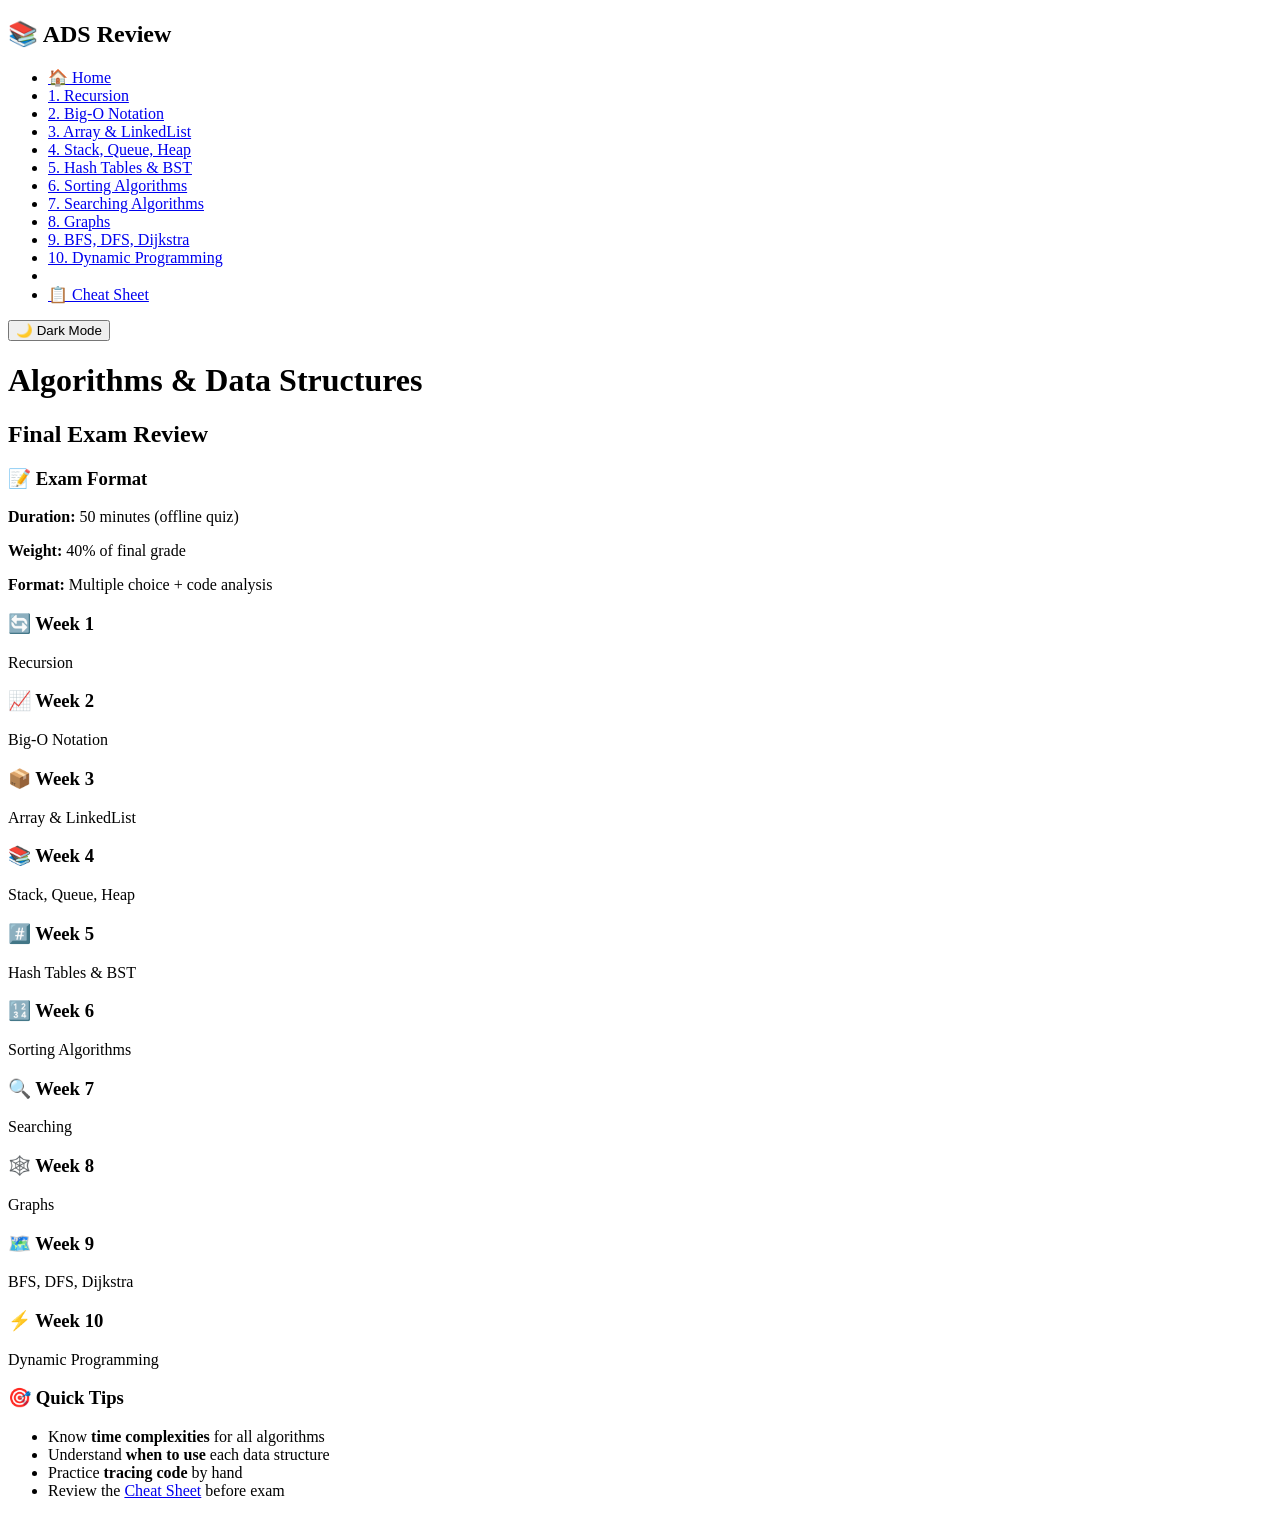
==== index.html @ d9295f40 "Rename index.html.txt to index.html" ====
<!DOCTYPE html>
<html lang="en">
<head>
    <meta charset="UTF-8">
    <meta name="viewport" content="width=device-width, initial-scale=1.0">
    <title>ADS Final Review</title>
    <link rel="stylesheet" href="styles.css">
</head>
<body>
    <nav class="sidebar">
        <div class="logo">
            <h2>📚 ADS Review</h2>
        </div>
        <ul class="nav-links">
            <li><a href="index.html" class="active">🏠 Home</a></li>
            <li><a href="pages/recursion.html">1. Recursion</a></li>
            <li><a href="pages/big-o.html">2. Big-O Notation</a></li>
            <li><a href="pages/data-structures.html">3. Array & LinkedList</a></li>
            <li><a href="pages/stack-queue-heap.html">4. Stack, Queue, Heap</a></li>
            <li><a href="pages/hash-bst.html">5. Hash Tables & BST</a></li>
            <li><a href="pages/sorting.html">6. Sorting Algorithms</a></li>
            <li><a href="pages/searching.html">7. Searching Algorithms</a></li>
            <li><a href="pages/graphs.html">8. Graphs</a></li>
            <li><a href="pages/bfs-dfs-dijkstra.html">9. BFS, DFS, Dijkstra</a></li>
            <li><a href="pages/dynamic-programming.html">10. Dynamic Programming</a></li>
            <li class="divider"></li>
            <li><a href="pages/cheatsheet.html">📋 Cheat Sheet</a></li>
        </ul>
        <button class="theme-toggle" onclick="toggleTheme()">🌙 Dark Mode</button>
    </nav>

    <main class="content">
        <h1>Algorithms & Data Structures</h1>
        <h2>Final Exam Review</h2>
        
        <div class="info-card">
            <h3>📝 Exam Format</h3>
            <p><strong>Duration:</strong> 50 minutes (offline quiz)</p>
            <p><strong>Weight:</strong> 40% of final grade</p>
            <p><strong>Format:</strong> Multiple choice + code analysis</p>
        </div>

        <div class="topics-grid">
            <div class="topic-card" onclick="location.href='pages/recursion.html'">
                <h3>🔄 Week 1</h3>
                <p>Recursion</p>
            </div>
            <div class="topic-card" onclick="location.href='pages/big-o.html'">
                <h3>📈 Week 2</h3>
                <p>Big-O Notation</p>
            </div>
            <div class="topic-card" onclick="location.href='pages/data-structures.html'">
                <h3>📦 Week 3</h3>
                <p>Array & LinkedList</p>
            </div>
            <div class="topic-card" onclick="location.href='pages/stack-queue-heap.html'">
                <h3>📚 Week 4</h3>
                <p>Stack, Queue, Heap</p>
            </div>
            <div class="topic-card" onclick="location.href='pages/hash-bst.html'">
                <h3>#️⃣ Week 5</h3>
                <p>Hash Tables & BST</p>
            </div>
            <div class="topic-card" onclick="location.href='pages/sorting.html'">
                <h3>🔢 Week 6</h3>
                <p>Sorting Algorithms</p>
            </div>
            <div class="topic-card" onclick="location.href='pages/searching.html'">
                <h3>🔍 Week 7</h3>
                <p>Searching</p>
            </div>
            <div class="topic-card" onclick="location.href='pages/graphs.html'">
                <h3>🕸️ Week 8</h3>
                <p>Graphs</p>
            </div>
            <div class="topic-card" onclick="location.href='pages/bfs-dfs-dijkstra.html'">
                <h3>🗺️ Week 9</h3>
                <p>BFS, DFS, Dijkstra</p>
            </div>
            <div class="topic-card" onclick="location.href='pages/dynamic-programming.html'">
                <h3>⚡ Week 10</h3>
                <p>Dynamic Programming</p>
            </div>
        </div>

        <div class="info-card highlight">
            <h3>🎯 Quick Tips</h3>
            <ul>
                <li>Know <strong>time complexities</strong> for all algorithms</li>
                <li>Understand <strong>when to use</strong> each data structure</li>
                <li>Practice <strong>tracing code</strong> by hand</li>
                <li>Review the <a href="pages/cheatsheet.html">Cheat Sheet</a> before exam</li>
            </ul>
        </div>
    </main>

    <script src="script.js"></script>
</body>
</html>
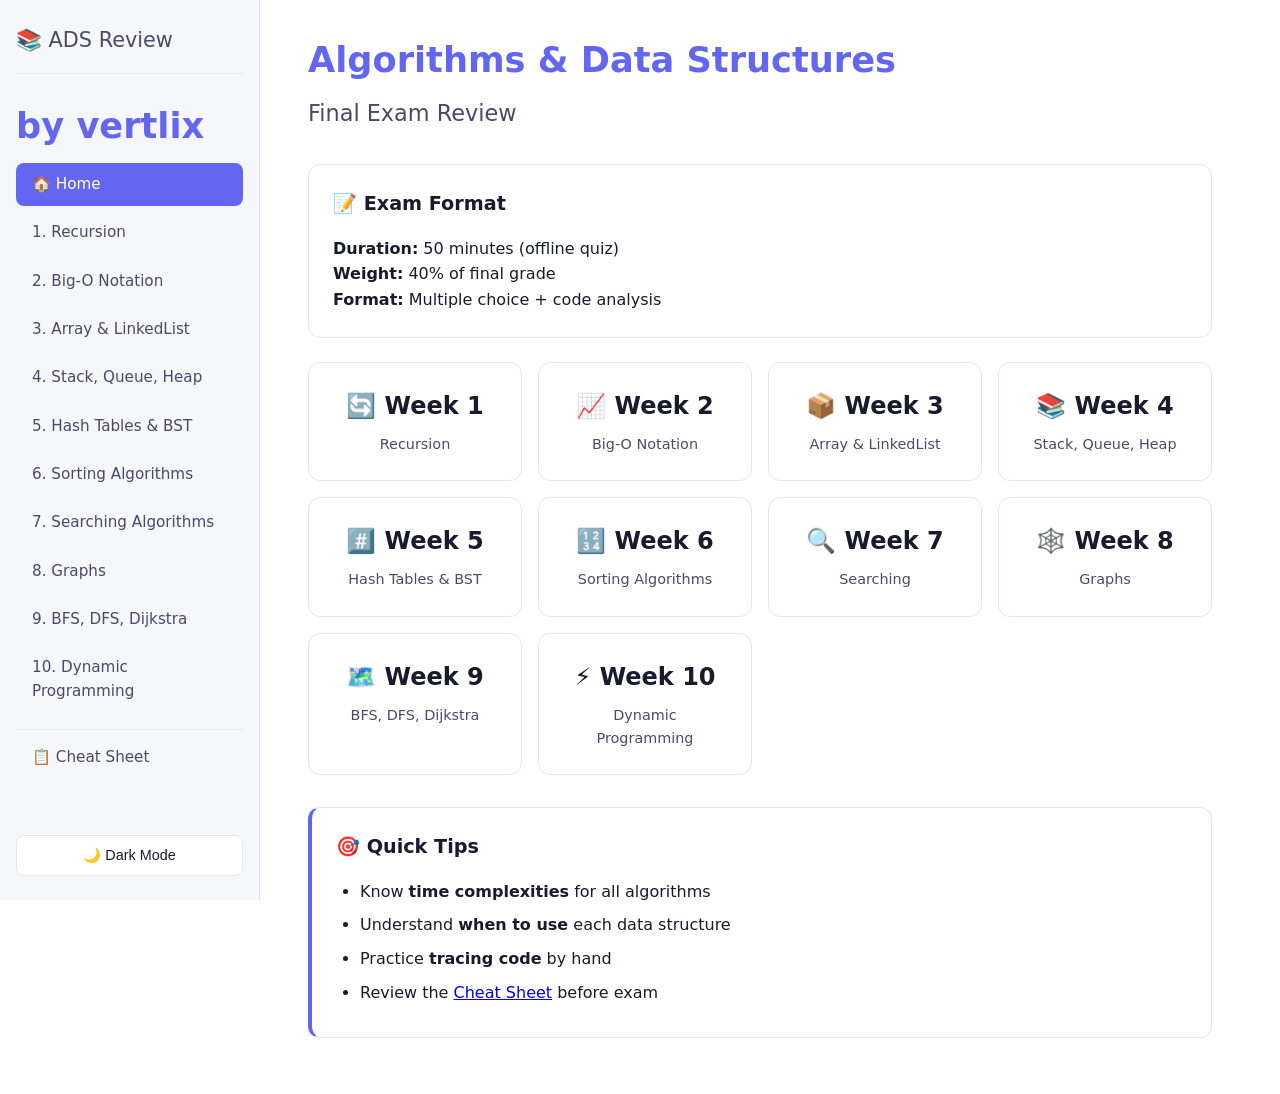
==== commit cd949d56: "Add title to the sidebar in index.html" ====
--- a/index.html
+++ b/index.html
@@ -10,6 +10,7 @@
     <nav class="sidebar">
         <div class="logo">
             <h2>📚 ADS Review</h2>
+            <h1>by vertlix</h1>
         </div>
         <ul class="nav-links">
             <li><a href="index.html" class="active">🏠 Home</a></li>
--- a/styles.css
+++ b/styles.css
@@ -0,0 +1,445 @@
+:root {
+    --bg-primary: #ffffff;
+    --bg-secondary: #f5f7fa;
+    --bg-card: #ffffff;
+    --text-primary: #1a1a2e;
+    --text-secondary: #4a4a6a;
+    --accent: #6366f1;
+    --accent-light: #818cf8;
+    --border: #e2e8f0;
+    --success: #10b981;
+    --error: #ef4444;
+    --warning: #f59e0b;
+    --code-bg: #1e1e2e;
+    --sidebar-width: 260px;
+}
+
+[data-theme="dark"] {
+    --bg-primary: #0f0f1a;
+    --bg-secondary: #1a1a2e;
+    --bg-card: #1e1e32;
+    --text-primary: #e2e8f0;
+    --text-secondary: #94a3b8;
+    --border: #2d2d44;
+    --code-bg: #0d0d14;
+}
+
+* {
+    margin: 0;
+    padding: 0;
+    box-sizing: border-box;
+}
+
+body {
+    font-family: 'Segoe UI', system-ui, -apple-system, sans-serif;
+    background: var(--bg-primary);
+    color: var(--text-primary);
+    line-height: 1.6;
+    display: flex;
+    min-height: 100vh;
+}
+
+/* Sidebar */
+.sidebar {
+    width: var(--sidebar-width);
+    background: var(--bg-secondary);
+    border-right: 1px solid var(--border);
+    padding: 1.5rem 1rem;
+    position: fixed;
+    height: 100vh;
+    overflow-y: auto;
+    display: flex;
+    flex-direction: column;
+}
+
+.logo h2 {
+    font-size: 1.3rem;
+    margin-bottom: 1.5rem;
+    padding-bottom: 1rem;
+    border-bottom: 1px solid var(--border);
+}
+
+.nav-links {
+    list-style: none;
+    flex: 1;
+}
+
+.nav-links li {
+    margin-bottom: 0.3rem;
+}
+
+.nav-links a {
+    display: block;
+    padding: 0.6rem 1rem;
+    color: var(--text-secondary);
+    text-decoration: none;
+    border-radius: 8px;
+    font-size: 0.95rem;
+    transition: all 0.2s;
+}
+
+.nav-links a:hover,
+.nav-links a.active {
+    background: var(--accent);
+    color: white;
+}
+
+.divider {
+    height: 1px;
+    background: var(--border);
+    margin: 1rem 0;
+}
+
+.theme-toggle {
+    background: var(--bg-card);
+    border: 1px solid var(--border);
+    padding: 0.7rem 1rem;
+    border-radius: 8px;
+    cursor: pointer;
+    color: var(--text-primary);
+    font-size: 0.9rem;
+    margin-top: auto;
+}
+
+.theme-toggle:hover {
+    background: var(--accent);
+    color: white;
+}
+
+/* Main Content */
+.content {
+    margin-left: var(--sidebar-width);
+    padding: 2rem 3rem;
+    flex: 1;
+    max-width: 1000px;
+}
+
+h1 {
+    font-size: 2.2rem;
+    margin-bottom: 0.5rem;
+    color: var(--accent);
+}
+
+h2 {
+    font-size: 1.4rem;
+    color: var(--text-secondary);
+    font-weight: 400;
+    margin-bottom: 2rem;
+}
+
+h3 {
+    font-size: 1.2rem;
+    margin-bottom: 1rem;
+    color: var(--text-primary);
+}
+
+/* Cards */
+.info-card {
+    background: var(--bg-card);
+    border: 1px solid var(--border);
+    border-radius: 12px;
+    padding: 1.5rem;
+    margin-bottom: 1.5rem;
+}
+
+.info-card.highlight {
+    border-left: 4px solid var(--accent);
+}
+
+.info-card ul {
+    margin-left: 1.5rem;
+}
+
+.info-card li {
+    margin-bottom: 0.5rem;
+}
+
+/* Topic Grid */
+.topics-grid {
+    display: grid;
+    grid-template-columns: repeat(auto-fill, minmax(180px, 1fr));
+    gap: 1rem;
+    margin-bottom: 2rem;
+}
+
+.topic-card {
+    background: var(--bg-card);
+    border: 1px solid var(--border);
+    border-radius: 12px;
+    padding: 1.5rem;
+    cursor: pointer;
+    transition: all 0.2s;
+    text-align: center;
+}
+
+.topic-card:hover {
+    transform: translateY(-3px);
+    border-color: var(--accent);
+    box-shadow: 0 4px 12px rgba(99, 102, 241, 0.15);
+}
+
+.topic-card h3 {
+    font-size: 1.5rem;
+    margin-bottom: 0.5rem;
+}
+
+.topic-card p {
+    color: var(--text-secondary);
+    font-size: 0.9rem;
+}
+
+/* Section Styling */
+.section {
+    margin-bottom: 2.5rem;
+}
+
+.section h2 {
+    font-size: 1.6rem;
+    color: var(--text-primary);
+    margin-bottom: 1rem;
+    padding-bottom: 0.5rem;
+    border-bottom: 2px solid var(--accent);
+}
+
+/* Code Blocks */
+pre {
+    background: var(--code-bg);
+    color: #e2e8f0;
+    padding: 1.2rem;
+    border-radius: 8px;
+    overflow-x: auto;
+    margin: 1rem 0;
+    font-family: 'Fira Code', 'Consolas', monospace;
+    font-size: 0.9rem;
+    line-height: 1.5;
+}
+
+code {
+    font-family: 'Fira Code', 'Consolas', monospace;
+}
+
+.inline-code {
+    background: var(--bg-secondary);
+    padding: 0.2rem 0.5rem;
+    border-radius: 4px;
+    font-size: 0.9em;
+}
+
+/* Tables */
+table {
+    width: 100%;
+    border-collapse: collapse;
+    margin: 1rem 0;
+    background: var(--bg-card);
+    border-radius: 8px;
+    overflow: hidden;
+}
+
+th, td {
+    padding: 0.8rem 1rem;
+    text-align: left;
+    border-bottom: 1px solid var(--border);
+}
+
+th {
+    background: var(--bg-secondary);
+    font-weight: 600;
+    color: var(--text-primary);
+}
+
+tr:last-child td {
+    border-bottom: none;
+}
+
+/* Complexity badges */
+.complexity {
+    display: inline-block;
+    padding: 0.2rem 0.6rem;
+    border-radius: 4px;
+    font-size: 0.85rem;
+    font-weight: 500;
+    font-family: monospace;
+}
+
+.complexity.good { background: #d1fae5; color: #065f46; }
+.complexity.medium { background: #fef3c7; color: #92400e; }
+.complexity.bad { background: #fee2e2; color: #991b1b; }
+
+[data-theme="dark"] .complexity.good { background: #064e3b; color: #6ee7b7; }
+[data-theme="dark"] .complexity.medium { background: #78350f; color: #fcd34d; }
+[data-theme="dark"] .complexity.bad { background: #7f1d1d; color: #fca5a5; }
+
+/* Quiz Styles */
+.quiz-container {
+    background: var(--bg-card);
+    border: 1px solid var(--border);
+    border-radius: 12px;
+    padding: 1.5rem;
+    margin: 2rem 0;
+}
+
+.quiz-container h3 {
+    color: var(--accent);
+    margin-bottom: 1rem;
+}
+
+.quiz-question {
+    margin-bottom: 1.5rem;
+    padding-bottom: 1.5rem;
+    border-bottom: 1px solid var(--border);
+}
+
+.quiz-question:last-of-type {
+    border-bottom: none;
+    margin-bottom: 1rem;
+}
+
+.quiz-question p {
+    font-weight: 500;
+    margin-bottom: 0.8rem;
+}
+
+.quiz-options {
+    display: flex;
+    flex-direction: column;
+    gap: 0.5rem;
+}
+
+.quiz-option {
+    display: flex;
+    align-items: center;
+    gap: 0.5rem;
+    padding: 0.6rem 1rem;
+    background: var(--bg-secondary);
+    border: 1px solid var(--border);
+    border-radius: 6px;
+    cursor: pointer;
+    transition: all 0.2s;
+}
+
+.quiz-option:hover {
+    border-color: var(--accent);
+}
+
+.quiz-option input {
+    accent-color: var(--accent);
+}
+
+.quiz-option.correct {
+    background: #d1fae5;
+    border-color: #10b981;
+}
+
+.quiz-option.incorrect {
+    background: #fee2e2;
+    border-color: #ef4444;
+}
+
+[data-theme="dark"] .quiz-option.correct {
+    background: #064e3b;
+}
+
+[data-theme="dark"] .quiz-option.incorrect {
+    background: #7f1d1d;
+}
+
+.quiz-btn {
+    background: var(--accent);
+    color: white;
+    border: none;
+    padding: 0.8rem 1.5rem;
+    border-radius: 8px;
+    cursor: pointer;
+    font-size: 1rem;
+    margin-top: 1rem;
+}
+
+.quiz-btn:hover {
+    background: var(--accent-light);
+}
+
+.quiz-result {
+    margin-top: 1rem;
+    padding: 1rem;
+    border-radius: 8px;
+    font-weight: 500;
+    display: none;
+}
+
+.quiz-result.show {
+    display: block;
+}
+
+/* Key Points */
+.key-point {
+    background: linear-gradient(135deg, var(--bg-secondary), var(--bg-card));
+    border-left: 4px solid var(--accent);
+    padding: 1rem 1.5rem;
+    margin: 1rem 0;
+    border-radius: 0 8px 8px 0;
+}
+
+.key-point strong {
+    color: var(--accent);
+}
+
+/* Warning/Note boxes */
+.note {
+    background: #eff6ff;
+    border: 1px solid #bfdbfe;
+    border-radius: 8px;
+    padding: 1rem;
+    margin: 1rem 0;
+}
+
+.warning {
+    background: #fef3c7;
+    border: 1px solid #fcd34d;
+    border-radius: 8px;
+    padding: 1rem;
+    margin: 1rem 0;
+}
+
+[data-theme="dark"] .note {
+    background: #1e3a5f;
+    border-color: #3b82f6;
+}
+
+[data-theme="dark"] .warning {
+    background: #422006;
+    border-color: #f59e0b;
+}
+
+/* Back to top */
+.back-nav {
+    margin-bottom: 1.5rem;
+}
+
+.back-nav a {
+    color: var(--accent);
+    text-decoration: none;
+    display: inline-flex;
+    align-items: center;
+    gap: 0.3rem;
+}
+
+.back-nav a:hover {
+    text-decoration: underline;
+}
+
+/* Responsive */
+@media (max-width: 768px) {
+    .sidebar {
+        transform: translateX(-100%);
+        z-index: 1000;
+    }
+    
+    .content {
+        margin-left: 0;
+        padding: 1.5rem;
+    }
+    
+    .topics-grid {
+        grid-template-columns: repeat(2, 1fr);
+    }
+}
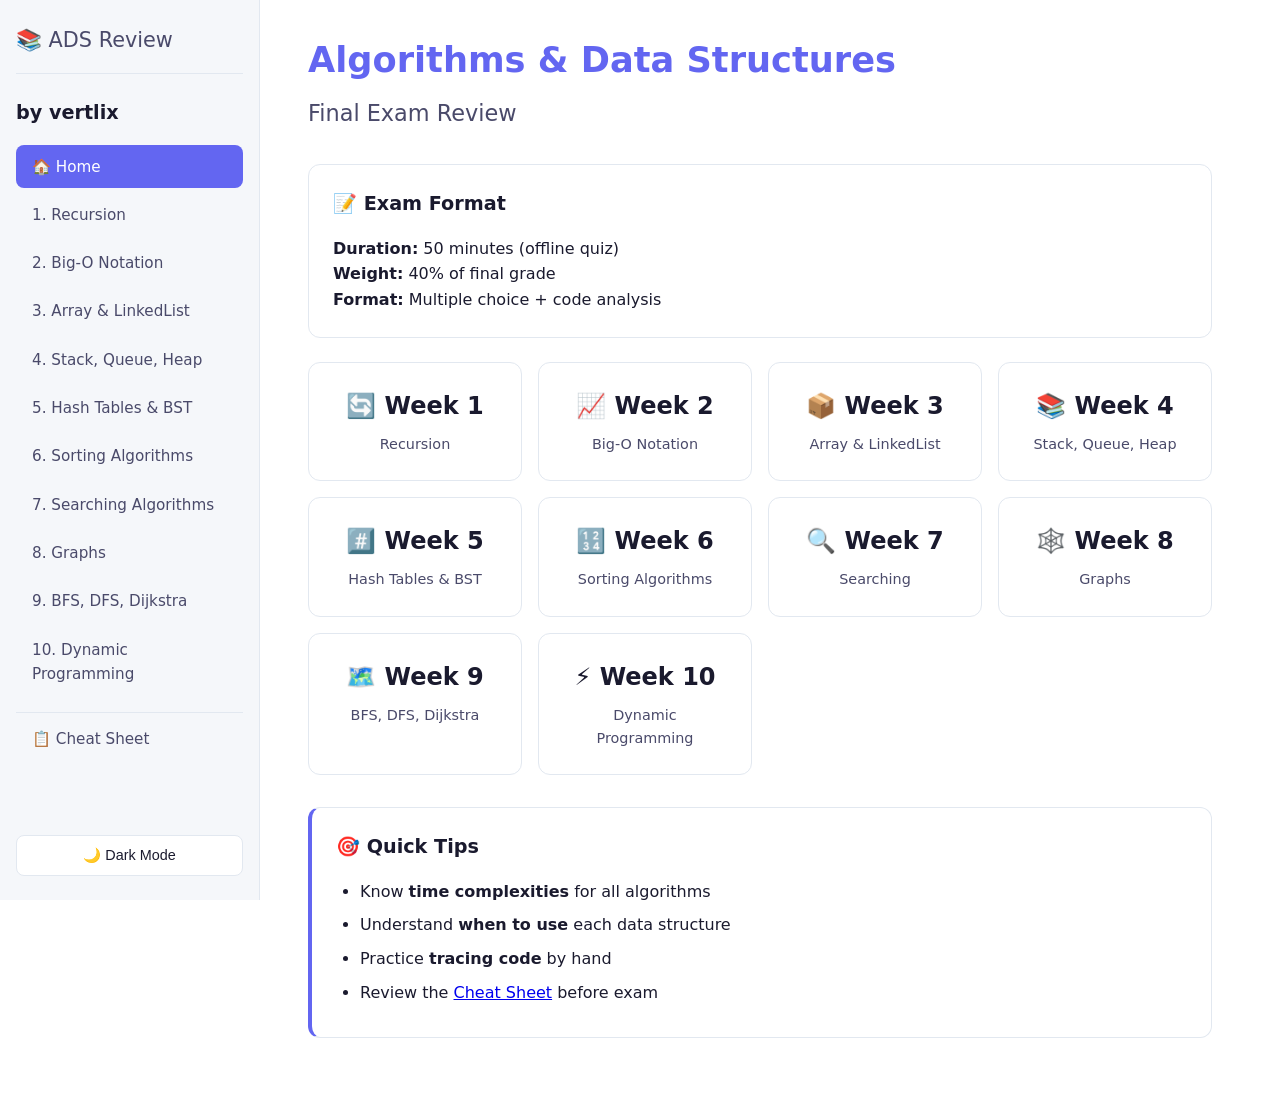
==== commit c76b1e0c: "Update index.html" ====
--- a/index.html
+++ b/index.html
@@ -10,7 +10,7 @@
     <nav class="sidebar">
         <div class="logo">
             <h2>📚 ADS Review</h2>
-            <h1>by vertlix</h1>
+            <h3>by vertlix</h3>
         </div>
         <ul class="nav-links">
             <li><a href="index.html" class="active">🏠 Home</a></li>
